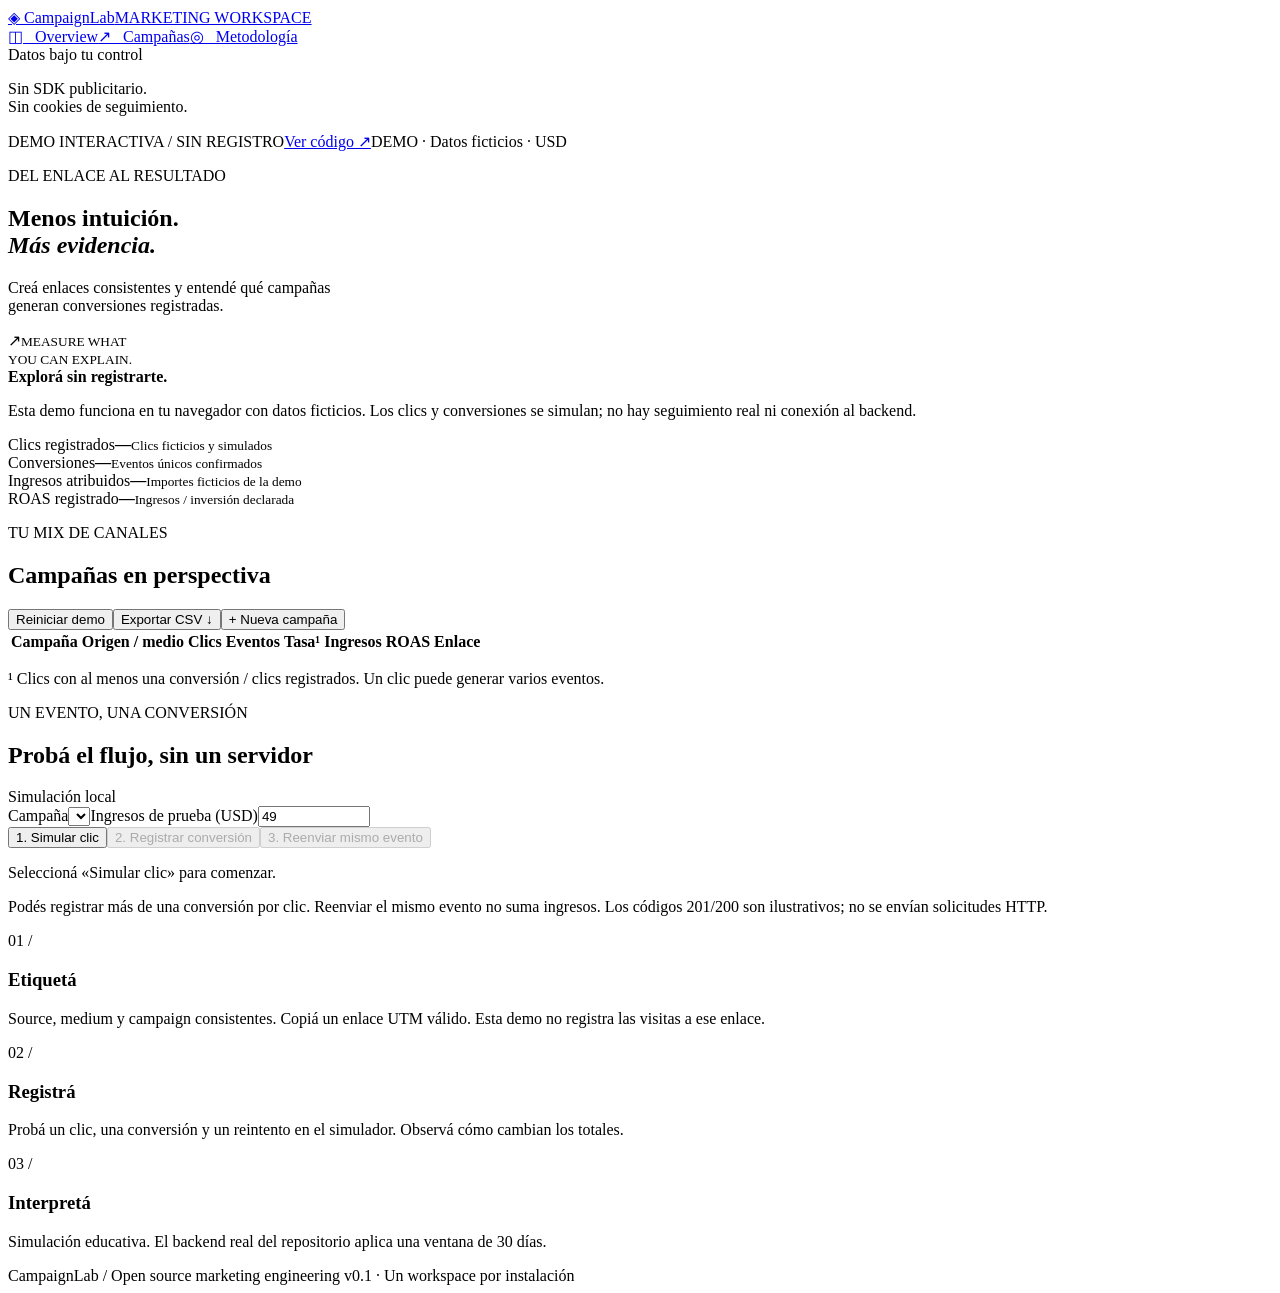
==== demo/index.html @ 5ead2a71 "Add standalone Cloudflare Pages demo" ====
<!doctype html>
<html lang="es"><head><meta charset="utf-8"><meta name="viewport" content="width=device-width,initial-scale=1"><meta name="description" content="CampaignLab: campañas UTM y atribución de conversiones transparente."><title>CampaignLab · Demo interactiva</title><link rel="stylesheet" href="/style.css"><script type="module" src="/app.js"></script></head>
<body><aside><a class="brand" href="/">◈ CampaignLab<span>MARKETING WORKSPACE</span></a><nav><a href="#overview" class="active">◫ &nbsp; Overview</a><a href="#campaigns">↗ &nbsp; Campañas</a><a href="#method">◎ &nbsp; Metodología</a></nav><div class="aside-note"><span class="dot"></span> Datos bajo tu control<p>Sin SDK publicitario.<br>Sin cookies de seguimiento.</p></div></aside>
<main><header><span>DEMO INTERACTIVA / SIN REGISTRO</span><a class="repo-link" href="https://github.com/DimaGutierrez/campaignlab" target="_blank" rel="noopener noreferrer">Ver código ↗</a><span class="badge">DEMO · Datos ficticios · USD</span></header>
<section id="overview" class="intro"><div><p class="eyebrow">DEL ENLACE AL RESULTADO</p><h1>Menos intuición.<br><em>Más evidencia.</em></h1><p>Creá enlaces consistentes y entendé qué campañas<br class="desktop"> generan conversiones registradas.</p></div><div class="hero-mark" aria-hidden="true">↗<small>MEASURE WHAT<br>YOU CAN EXPLAIN.</small></div></section>
<section class="demo-banner"><strong>Explorá sin registrarte.</strong><p>Esta demo funciona en tu navegador con datos ficticios. Los clics y conversiones se simulan; no hay seguimiento real ni conexión al backend.</p><p id="storage-note"></p></section>
<p id="status" role="status" aria-live="polite"></p>
<div id="dashboard"><section class="metrics"><article><span>Clics registrados</span><strong id="clicks">—</strong><small>Clics ficticios y simulados</small></article><article><span>Conversiones</span><strong id="conversions">—</strong><small>Eventos únicos confirmados</small></article><article><span>Ingresos atribuidos</span><strong id="revenue">—</strong><small>Importes ficticios de la demo</small></article><article class="accent"><span>ROAS registrado</span><strong id="roas">—</strong><small>Ingresos / inversión declarada</small></article></section>
<section id="campaigns" class="panel"><div class="section-head"><div><p class="eyebrow">TU MIX DE CANALES</p><h2>Campañas en perspectiva</h2></div><div class="actions"><button id="reset" class="quiet">Reiniciar demo</button><button id="export" class="quiet">Exportar CSV ↓</button><button id="new">+ Nueva campaña</button></div></div><div class="table-scroll"><table><thead><tr><th>Campaña</th><th>Origen / medio</th><th>Clics</th><th>Eventos</th><th>Tasa¹</th><th>Ingresos</th><th>ROAS</th><th>Enlace</th></tr></thead><tbody id="rows"></tbody></table></div><p id="empty" hidden>Tu primera campaña empieza con un enlace. Creala para comenzar a medir.</p><p class="footnote">¹ Clics con al menos una conversión / clics registrados. Un clic puede generar varios eventos.</p></section></div>
<section class="panel simulator"><div class="section-head"><div><p class="eyebrow">UN EVENTO, UNA CONVERSIÓN</p><h2>Probá el flujo, sin un servidor</h2></div><span class="badge">Simulación local</span></div><div class="sim-fields"><label>Campaña<select id="sim-campaign"></select></label><label>Ingresos de prueba (USD)<input id="sim-amount" type="number" min="0" max="1000000" step="0.01" value="49"></label></div><div class="sim-actions"><button id="sim-click">1. Simular clic</button><button id="sim-convert" disabled>2. Registrar conversión</button><button id="sim-retry" class="quiet" disabled>3. Reenviar mismo evento</button></div><p id="sim-result" role="status" aria-live="polite">Seleccioná «Simular clic» para comenzar.</p><p class="footnote">Podés registrar más de una conversión por clic. Reenviar el mismo evento no suma ingresos. Los códigos 201/200 son ilustrativos; no se envían solicitudes HTTP.</p></section><section id="method" class="method"><div><span class="number">01 /</span><h3>Etiquetá</h3><p>Source, medium y campaign consistentes. Copiá un enlace UTM válido. Esta demo no registra las visitas a ese enlace.</p></div><div><span class="number">02 /</span><h3>Registrá</h3><p>Probá un clic, una conversión y un reintento en el simulador. Observá cómo cambian los totales.</p></div><div><span class="number">03 /</span><h3>Interpretá</h3><p>Simulación educativa. El backend real del repositorio aplica una ventana de 30 días.</p></div></section><footer>CampaignLab / Open source marketing engineering <span>v0.1 · Un workspace por instalación</span></footer></main>
<dialog id="modal"><form id="create"><div class="section-head"><h2>Nueva campaña</h2><button type="button" id="close" class="quiet" aria-label="Cerrar">✕</button></div><label>Nombre<input name="name" required maxlength="80" placeholder="Lanzamiento de primavera"></label><label>Destino HTTPS<input name="destination" type="url" required placeholder="https://example.com/producto"></label><div class="form-grid"><label>Source<input name="source" required pattern="[a-z0-9][a-z0-9_-]{0,63}" placeholder="linkedin"></label><label>Medium<input name="medium" required pattern="[a-z0-9][a-z0-9_-]{0,63}" placeholder="organic-social"></label></div><label>Campaign<input name="campaign" required pattern="[a-z0-9][a-z0-9_-]{0,63}" placeholder="spring-launch"></label><label>Inversión total (USD)<input name="spend" type="number" min="0" max="1000000" step="0.01" value="0" required></label><p class="footnote">Usá minúsculas, números, guiones o guiones bajos en las etiquetas. La inversión es manual y queda fija en esta versión.</p><p id="form-error" role="alert"></p><button id="save">Crear enlace →</button></form></dialog><dialog id="reset-modal"><h2>¿Reiniciar la demo?</h2><p>Se eliminarán únicamente tus campañas y eventos de prueba guardados en este navegador. Volverán los datos ficticios iniciales.</p><div class="actions"><button id="reset-cancel" class="quiet">Cancelar</button><button id="reset-confirm">Sí, reiniciar</button></div></dialog></body></html>
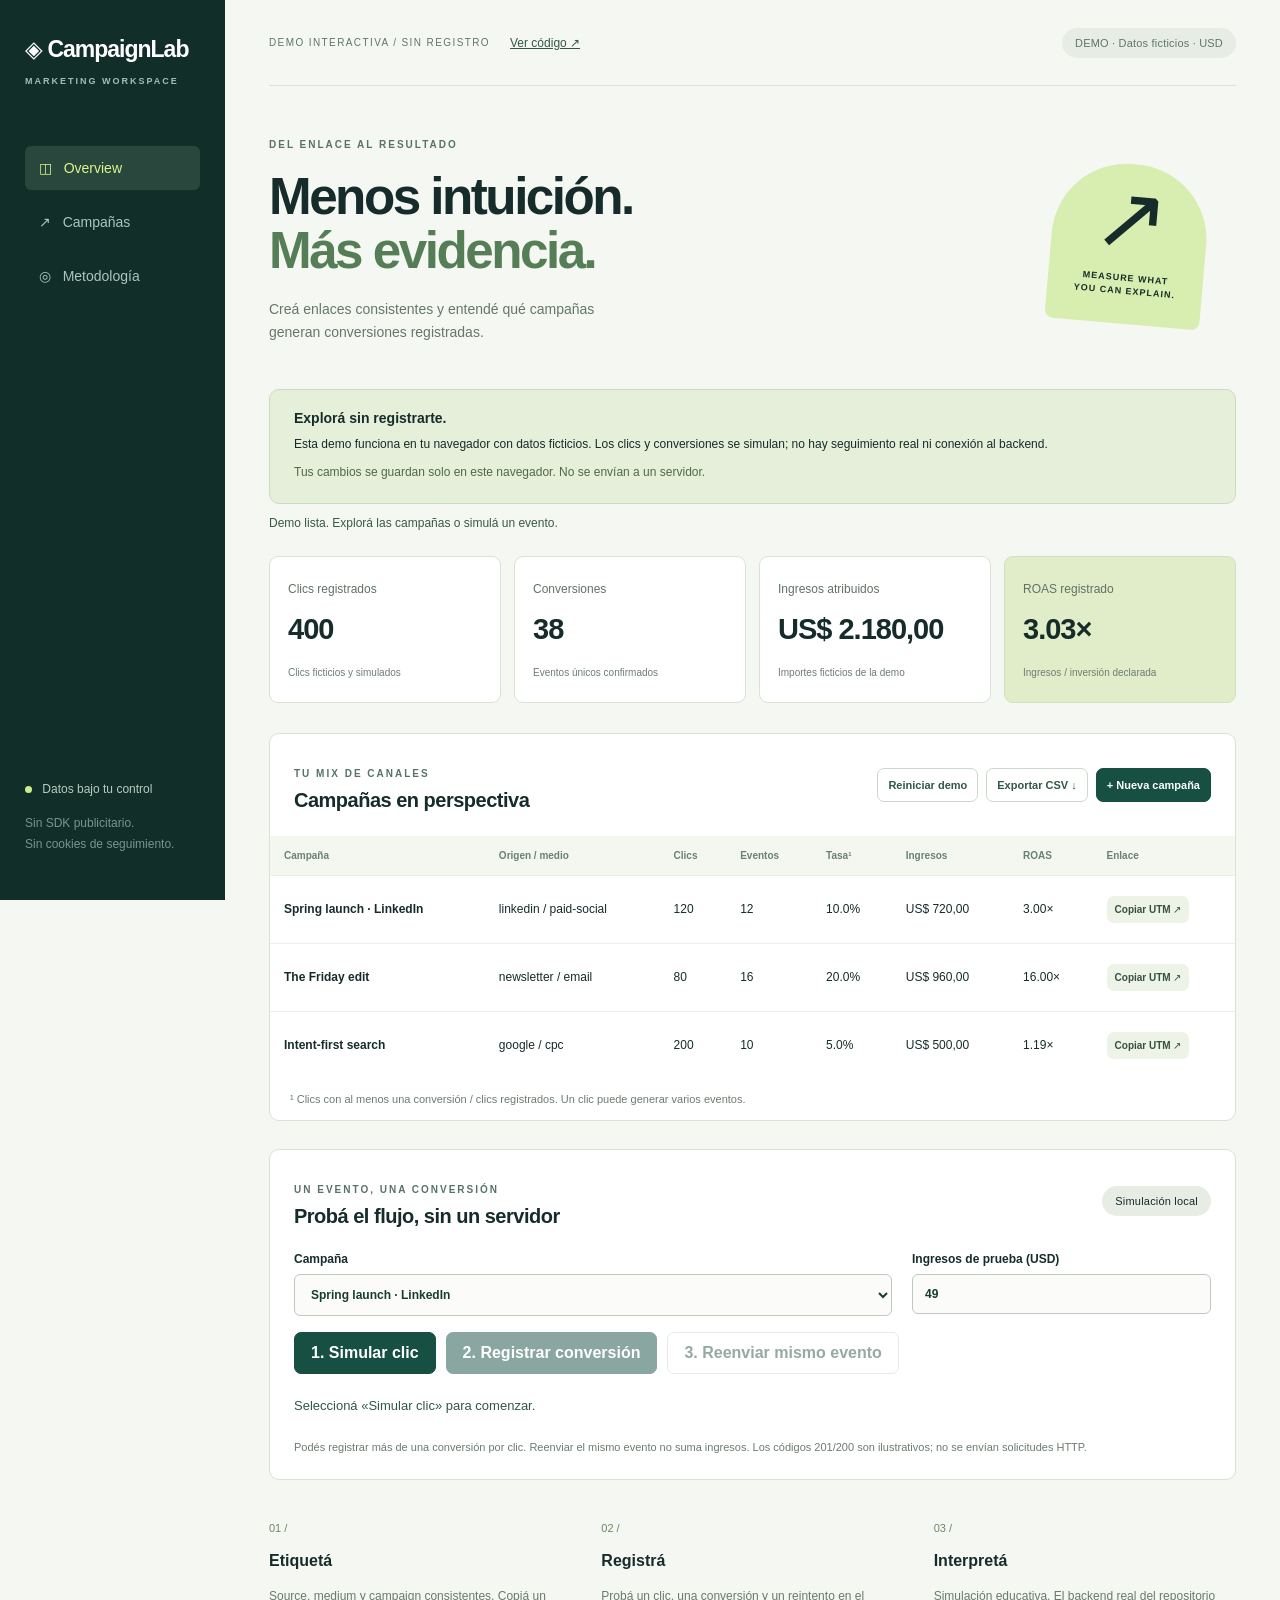
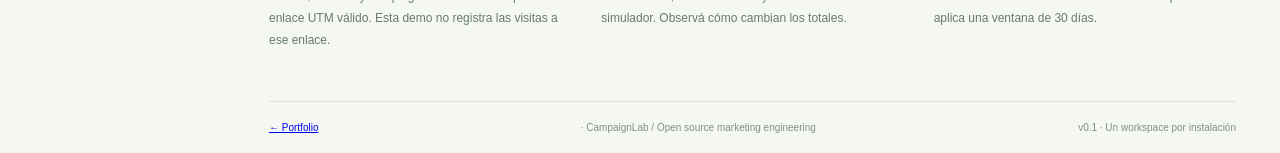
==== commit 0238e6df: "Support portfolio subdirectory and canonical demo URL" ====
--- a/demo/index.html
+++ b/demo/index.html
@@ -1,11 +1,11 @@
 <!doctype html>
-<html lang="es"><head><meta charset="utf-8"><meta name="viewport" content="width=device-width,initial-scale=1"><meta name="description" content="CampaignLab: campañas UTM y atribución de conversiones transparente."><title>CampaignLab · Demo interactiva</title><link rel="stylesheet" href="/style.css"><script type="module" src="/app.js"></script></head>
-<body><aside><a class="brand" href="/">◈ CampaignLab<span>MARKETING WORKSPACE</span></a><nav><a href="#overview" class="active">◫ &nbsp; Overview</a><a href="#campaigns">↗ &nbsp; Campañas</a><a href="#method">◎ &nbsp; Metodología</a></nav><div class="aside-note"><span class="dot"></span> Datos bajo tu control<p>Sin SDK publicitario.<br>Sin cookies de seguimiento.</p></div></aside>
+<html lang="es"><head><meta charset="utf-8"><meta name="viewport" content="width=device-width,initial-scale=1"><meta name="description" content="CampaignLab: campañas UTM y atribución de conversiones transparente."><title>CampaignLab · Demo interactiva</title><link rel="stylesheet" href="./style.css"><script type="module" src="./app.js"></script><meta name="robots" content="noindex,follow"><link rel="canonical" href="https://diegogutierrez.pages.dev/campaignlab/"></head>
+<body><aside><a class="brand" href="./">◈ CampaignLab<span>MARKETING WORKSPACE</span></a><nav><a href="#overview" class="active">◫ &nbsp; Overview</a><a href="#campaigns">↗ &nbsp; Campañas</a><a href="#method">◎ &nbsp; Metodología</a></nav><div class="aside-note"><span class="dot"></span> Datos bajo tu control<p>Sin SDK publicitario.<br>Sin cookies de seguimiento.</p></div></aside>
 <main><header><span>DEMO INTERACTIVA / SIN REGISTRO</span><a class="repo-link" href="https://github.com/DimaGutierrez/campaignlab" target="_blank" rel="noopener noreferrer">Ver código ↗</a><span class="badge">DEMO · Datos ficticios · USD</span></header>
 <section id="overview" class="intro"><div><p class="eyebrow">DEL ENLACE AL RESULTADO</p><h1>Menos intuición.<br><em>Más evidencia.</em></h1><p>Creá enlaces consistentes y entendé qué campañas<br class="desktop"> generan conversiones registradas.</p></div><div class="hero-mark" aria-hidden="true">↗<small>MEASURE WHAT<br>YOU CAN EXPLAIN.</small></div></section>
 <section class="demo-banner"><strong>Explorá sin registrarte.</strong><p>Esta demo funciona en tu navegador con datos ficticios. Los clics y conversiones se simulan; no hay seguimiento real ni conexión al backend.</p><p id="storage-note"></p></section>
 <p id="status" role="status" aria-live="polite"></p>
 <div id="dashboard"><section class="metrics"><article><span>Clics registrados</span><strong id="clicks">—</strong><small>Clics ficticios y simulados</small></article><article><span>Conversiones</span><strong id="conversions">—</strong><small>Eventos únicos confirmados</small></article><article><span>Ingresos atribuidos</span><strong id="revenue">—</strong><small>Importes ficticios de la demo</small></article><article class="accent"><span>ROAS registrado</span><strong id="roas">—</strong><small>Ingresos / inversión declarada</small></article></section>
 <section id="campaigns" class="panel"><div class="section-head"><div><p class="eyebrow">TU MIX DE CANALES</p><h2>Campañas en perspectiva</h2></div><div class="actions"><button id="reset" class="quiet">Reiniciar demo</button><button id="export" class="quiet">Exportar CSV ↓</button><button id="new">+ Nueva campaña</button></div></div><div class="table-scroll"><table><thead><tr><th>Campaña</th><th>Origen / medio</th><th>Clics</th><th>Eventos</th><th>Tasa¹</th><th>Ingresos</th><th>ROAS</th><th>Enlace</th></tr></thead><tbody id="rows"></tbody></table></div><p id="empty" hidden>Tu primera campaña empieza con un enlace. Creala para comenzar a medir.</p><p class="footnote">¹ Clics con al menos una conversión / clics registrados. Un clic puede generar varios eventos.</p></section></div>
-<section class="panel simulator"><div class="section-head"><div><p class="eyebrow">UN EVENTO, UNA CONVERSIÓN</p><h2>Probá el flujo, sin un servidor</h2></div><span class="badge">Simulación local</span></div><div class="sim-fields"><label>Campaña<select id="sim-campaign"></select></label><label>Ingresos de prueba (USD)<input id="sim-amount" type="number" min="0" max="1000000" step="0.01" value="49"></label></div><div class="sim-actions"><button id="sim-click">1. Simular clic</button><button id="sim-convert" disabled>2. Registrar conversión</button><button id="sim-retry" class="quiet" disabled>3. Reenviar mismo evento</button></div><p id="sim-result" role="status" aria-live="polite">Seleccioná «Simular clic» para comenzar.</p><p class="footnote">Podés registrar más de una conversión por clic. Reenviar el mismo evento no suma ingresos. Los códigos 201/200 son ilustrativos; no se envían solicitudes HTTP.</p></section><section id="method" class="method"><div><span class="number">01 /</span><h3>Etiquetá</h3><p>Source, medium y campaign consistentes. Copiá un enlace UTM válido. Esta demo no registra las visitas a ese enlace.</p></div><div><span class="number">02 /</span><h3>Registrá</h3><p>Probá un clic, una conversión y un reintento en el simulador. Observá cómo cambian los totales.</p></div><div><span class="number">03 /</span><h3>Interpretá</h3><p>Simulación educativa. El backend real del repositorio aplica una ventana de 30 días.</p></div></section><footer>CampaignLab / Open source marketing engineering <span>v0.1 · Un workspace por instalación</span></footer></main>
+<section class="panel simulator"><div class="section-head"><div><p class="eyebrow">UN EVENTO, UNA CONVERSIÓN</p><h2>Probá el flujo, sin un servidor</h2></div><span class="badge">Simulación local</span></div><div class="sim-fields"><label>Campaña<select id="sim-campaign"></select></label><label>Ingresos de prueba (USD)<input id="sim-amount" type="number" min="0" max="1000000" step="0.01" value="49"></label></div><div class="sim-actions"><button id="sim-click">1. Simular clic</button><button id="sim-convert" disabled>2. Registrar conversión</button><button id="sim-retry" class="quiet" disabled>3. Reenviar mismo evento</button></div><p id="sim-result" role="status" aria-live="polite">Seleccioná «Simular clic» para comenzar.</p><p class="footnote">Podés registrar más de una conversión por clic. Reenviar el mismo evento no suma ingresos. Los códigos 201/200 son ilustrativos; no se envían solicitudes HTTP.</p></section><section id="method" class="method"><div><span class="number">01 /</span><h3>Etiquetá</h3><p>Source, medium y campaign consistentes. Copiá un enlace UTM válido. Esta demo no registra las visitas a ese enlace.</p></div><div><span class="number">02 /</span><h3>Registrá</h3><p>Probá un clic, una conversión y un reintento en el simulador. Observá cómo cambian los totales.</p></div><div><span class="number">03 /</span><h3>Interpretá</h3><p>Simulación educativa. El backend real del repositorio aplica una ventana de 30 días.</p></div></section><footer><a href="/">← Portfolio</a> · CampaignLab / Open source marketing engineering <span>v0.1 · Un workspace por instalación</span></footer></main>
 <dialog id="modal"><form id="create"><div class="section-head"><h2>Nueva campaña</h2><button type="button" id="close" class="quiet" aria-label="Cerrar">✕</button></div><label>Nombre<input name="name" required maxlength="80" placeholder="Lanzamiento de primavera"></label><label>Destino HTTPS<input name="destination" type="url" required placeholder="https://example.com/producto"></label><div class="form-grid"><label>Source<input name="source" required pattern="[a-z0-9][a-z0-9_-]{0,63}" placeholder="linkedin"></label><label>Medium<input name="medium" required pattern="[a-z0-9][a-z0-9_-]{0,63}" placeholder="organic-social"></label></div><label>Campaign<input name="campaign" required pattern="[a-z0-9][a-z0-9_-]{0,63}" placeholder="spring-launch"></label><label>Inversión total (USD)<input name="spend" type="number" min="0" max="1000000" step="0.01" value="0" required></label><p class="footnote">Usá minúsculas, números, guiones o guiones bajos en las etiquetas. La inversión es manual y queda fija en esta versión.</p><p id="form-error" role="alert"></p><button id="save">Crear enlace →</button></form></dialog><dialog id="reset-modal"><h2>¿Reiniciar la demo?</h2><p>Se eliminarán únicamente tus campañas y eventos de prueba guardados en este navegador. Volverán los datos ficticios iniciales.</p><div class="actions"><button id="reset-cancel" class="quiet">Cancelar</button><button id="reset-confirm">Sí, reiniciar</button></div></dialog></body></html>
--- a/demo/style.css
+++ b/demo/style.css
@@ -0,0 +1,3 @@
+:root{font-family:Inter,Arial,sans-serif;color:#162c2a;background:#f5f7f3;font-synthesis:none}*{box-sizing:border-box}body{margin:0}button,input{font:inherit}button,a{touch-action:manipulation}button{cursor:pointer;border:1px solid #174f43;border-radius:7px;padding:11px 16px;background:#174f43;color:white;font-weight:600}button:disabled{opacity:.5;cursor:wait}button:focus-visible,a:focus-visible,input:focus-visible{outline:3px solid #b47413;outline-offset:3px}aside{position:fixed;inset:0 auto 0 0;width:225px;background:#112e29;color:#fff;padding:36px 25px}.brand{font-size:23px;font-weight:750;color:white;text-decoration:none;letter-spacing:-1px}.brand span{display:block;font-size:9px;letter-spacing:2px;margin-top:13px;color:#a6bdb4}nav{margin-top:60px;display:grid;gap:10px}nav a{color:#adc5bc;text-decoration:none;font-size:14px;padding:14px;border-radius:6px}nav a.active{background:#29473d;color:#d7f68a}.aside-note{position:absolute;bottom:32px;font-size:12px;color:#b9ccbf;line-height:1.8}.aside-note p{color:#78978b}.dot{display:inline-block;width:7px;height:7px;background:#cfed8a;border-radius:50%;margin-right:7px}main{margin-left:225px;padding:0 44px;max-width:1650px}header{min-height:86px;display:flex;align-items:center;gap:20px;border-bottom:1px solid #dbe2d9;font-size:10px;letter-spacing:1.4px;color:#60756b}header .badge{margin-left:auto}.badge{background:#e7ede4;border-radius:20px;padding:9px 13px;letter-spacing:.2px;font-size:11px}.intro{display:flex;justify-content:space-between;align-items:center;padding:43px 0 30px}.eyebrow{font-size:10px;font-weight:700;letter-spacing:2px;color:#587366}h1{font-size:clamp(36px,4vw,58px);line-height:1.05;letter-spacing:-2.5px;margin:20px 0}h1 em{font-style:normal;color:#557e56}.intro p:not(.eyebrow){font-size:14px;line-height:1.7;color:#66776a}.hero-mark{background:#d8edb0;width:155px;height:160px;border-radius:75px 75px 8px 8px;text-align:center;font-size:90px;line-height:1.2;transform:rotate(5deg);margin-right:30px}.hero-mark small{display:block;font-size:9px;font-weight:bold;line-height:1.4;letter-spacing:1px}.connect{background:white;padding:25px;border:1px solid #dde4d8;border-radius:10px;display:flex;justify-content:space-between;gap:25px}.connect p{max-width:430px;font-size:13px;line-height:1.7;color:#63766a}h2{font-size:20px;letter-spacing:-.5px;margin:0 0 12px}.inline{display:flex;gap:8px}input{display:block;width:100%;border:1px solid #becabd;border-radius:6px;background:#fbfcfa;color:#173d30;padding:12px;margin:8px 0 16px}label{display:block;font-size:12px;font-weight:600}.inline input{margin:0;min-width:170px}.connect label{margin-bottom:8px}#status{font-size:12px;color:#385943;overflow-wrap:anywhere;min-height:18px}.metrics{display:grid;grid-template-columns:repeat(4,1fr);gap:13px;margin:22px 0 30px}.metrics article{background:white;border:1px solid #dae2d7;border-radius:9px;padding:22px 18px}.metrics span{font-size:12px;color:#617266}.metrics strong{display:block;font-size:29px;letter-spacing:-1px;margin:16px 0}.metrics small{font-size:10px;color:#6e7c72}.metrics article.accent{background:#e0edc8;border-color:#d3e0b9}.panel{border:1px solid #dbe2d5;background:white;border-radius:10px;overflow:hidden}.section-head{display:flex;justify-content:space-between;align-items:center;gap:15px;padding:24px}.section-head h2{margin:7px 0 0}.actions{display:flex;gap:8px}.actions button{font-size:11px;padding:10px}.quiet{background:transparent;color:#315746;border-color:#ccd8ca}.table-scroll{overflow:auto}table{border-collapse:collapse;width:100%;text-align:left;white-space:nowrap}th{font-size:10px;color:#698074;background:#f4f7f0;padding:14px}td{font-size:12px;border-top:1px solid #edf0e8;padding:20px 14px}td:first-child{font-weight:bold}.copy{background:#edf3e6;color:#36523f;font-size:10px;border:0;padding:8px}.footnote{font-size:11px;line-height:1.7;color:#6d7b70;padding:0 20px}#empty{padding:30px;color:#65796c}.method{display:grid;grid-template-columns:repeat(3,1fr);gap:30px;padding:38px 0}.number{font-size:11px;color:#708766}h3{font-size:16px}.method p{font-size:12px;color:#677b6c;line-height:1.8;max-width:290px}footer{border-top:1px solid #dce4d5;padding:20px 0;font-size:10px;color:#81917e;display:flex;justify-content:space-between}dialog{width:520px;max-width:95vw;border:0;border-radius:12px;padding:24px;color:#163c2b;box-shadow:0 20px 80px #122d2944}dialog::backdrop{background:#112d2966}dialog .section-head{padding:0 0 20px}dialog .footnote{padding:0}.form-grid{display:grid;grid-template-columns:1fr 1fr;gap:16px}#form-error{color:#9b3427;font-size:12px}[hidden]{display:none!important}@media(max-width:1000px){aside{width:185px;padding:28px 18px}.brand{font-size:20px}main{margin-left:185px;padding:0 24px}.metrics{grid-template-columns:repeat(2,1fr)}.connect{display:block}.hero-mark{margin:0;width:120px;height:140px;font-size:75px}.section-head{align-items:flex-start;flex-direction:column}}@media(max-width:650px){aside{position:static;width:auto;padding:20px}.brand span,.aside-note,nav{display:none}main{margin:0;padding:0 18px}header{min-height:65px;font-size:8px;gap:8px}.badge{font-size:9px}.intro{padding-top:30px}.hero-mark{display:none}h1{font-size:43px}.metrics{gap:10px}.metrics article{padding:15px}.metrics strong{font-size:23px}.metrics small{font-size:9px}.method{gap:18px}.method p{font-size:11px}.actions{flex-wrap:wrap}.connect{padding:20px}.inline{flex-direction:column}footer{gap:20px;line-height:1.7}.desktop{display:none}}
+
+.repo-link{color:#315746;letter-spacing:0;font-size:12px;white-space:nowrap}.demo-banner{background:#e6efd9;border:1px solid #cbdcbc;border-radius:10px;padding:20px 24px;font-size:14px}.demo-banner p{font-size:12px;line-height:1.7;margin:8px 0 0}.simulator{margin-top:28px}.sim-fields{display:grid;grid-template-columns:2fr 1fr;gap:20px;padding:0 24px}select{width:100%;padding:12px;border:1px solid #becabd;border-radius:6px;background:#fbfcfa;color:#173d30;margin:8px 0 16px;font:inherit}.sim-actions{display:flex;gap:10px;flex-wrap:wrap;padding:0 24px}.simulator #sim-result{padding:8px 24px;font-size:13px;line-height:1.7;color:#315746}.simulator .footnote{padding:0 24px 12px}#storage-note{color:#506849}#reset-modal p{line-height:1.8;font-size:14px}@media(max-width:650px){.sim-fields{grid-template-columns:1fr;gap:0}.sim-actions{flex-direction:column}header{flex-wrap:wrap;padding:12px 0}header .badge{margin-left:0}.demo-banner{padding:18px}.sim-actions button{font-size:12px}}
